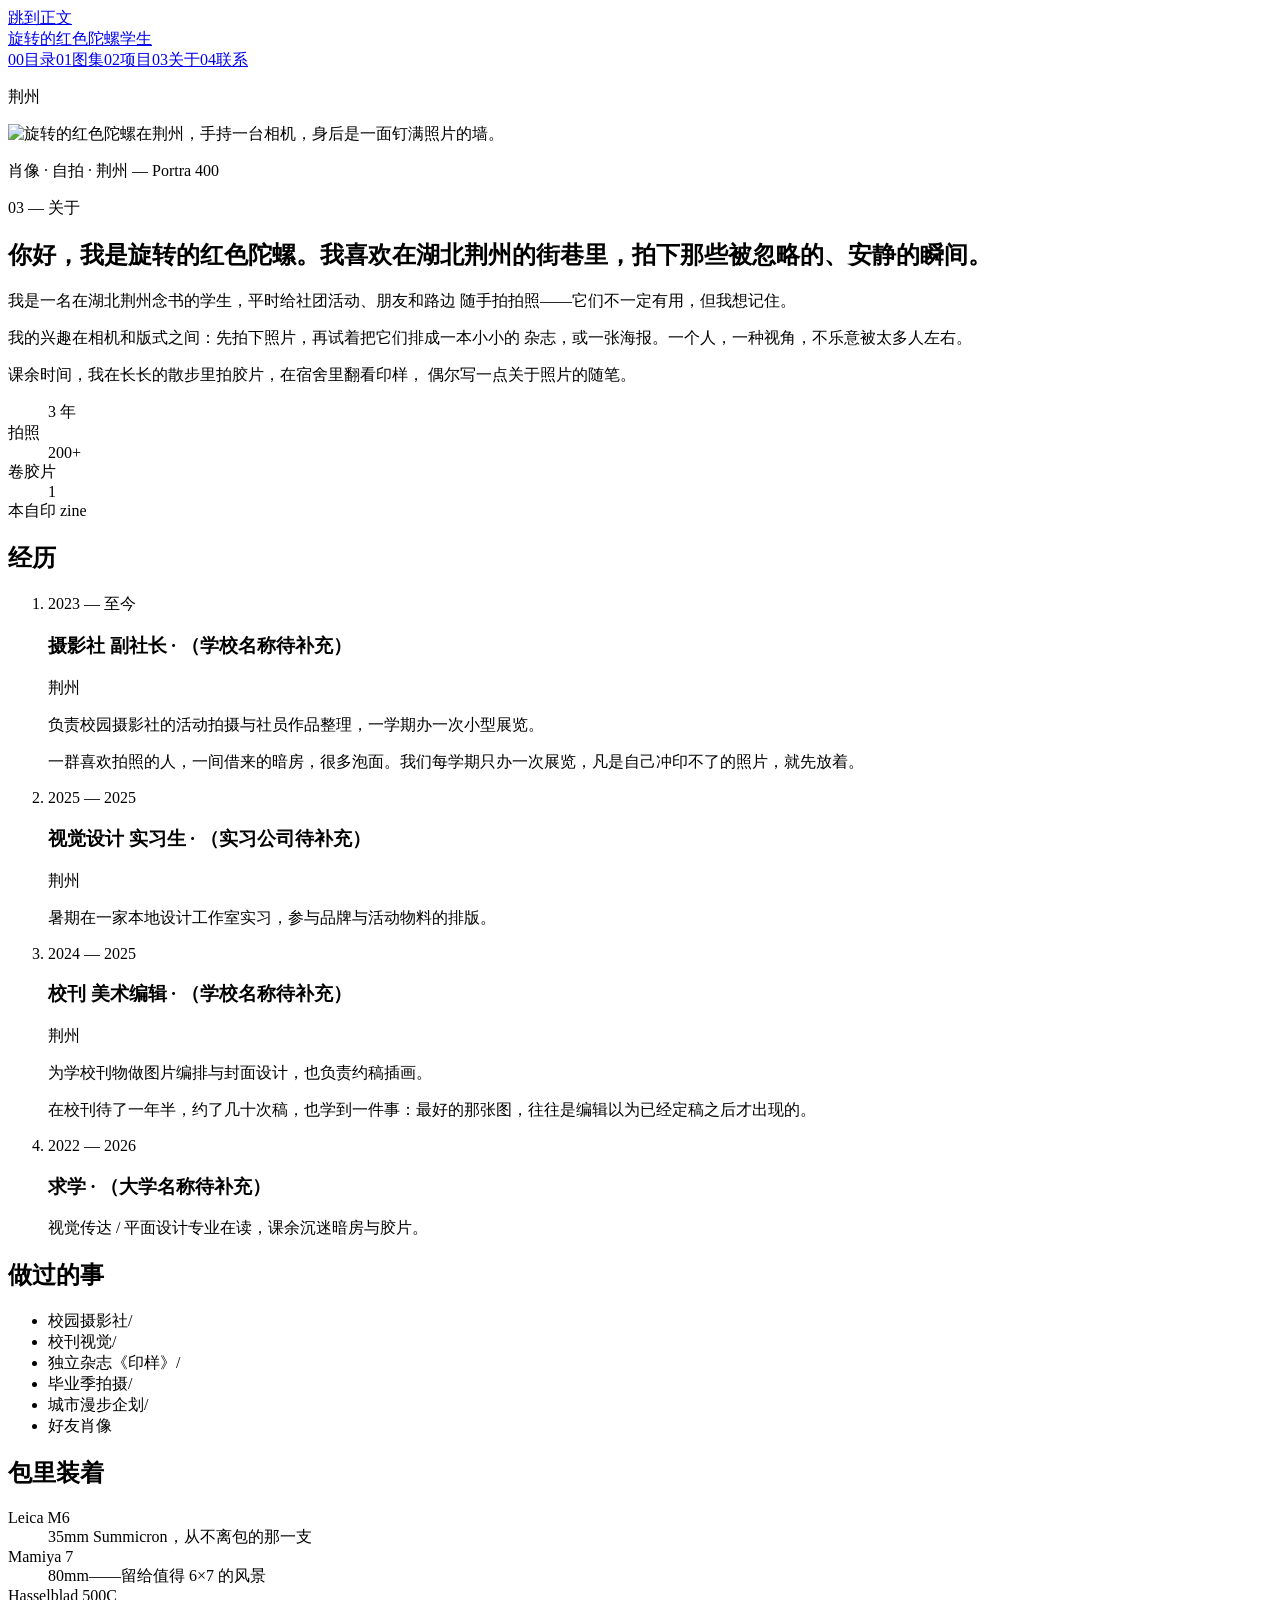
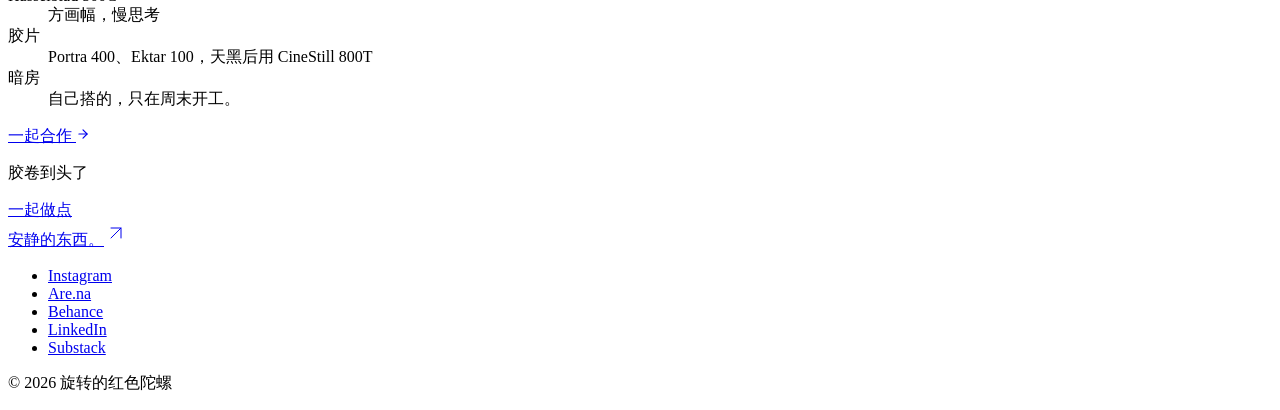
==== about/index.html @ 7955f136 "add about/index.html" ====
<!DOCTYPE html><html lang="zh-CN"><head><meta charSet="utf-8"/><meta name="viewport" content="width=device-width, initial-scale=1"/><link rel="preload" as="image" href="/img/portrait.jpg" imageSizes="(min-width: 1024px) 38vw, 92vw" fetchPriority="high"/><link rel="stylesheet" href="https://fonts.googleapis.com/css2?family=Baloo+2:wght@400..700&amp;family=Nunito:wght@400..700&amp;family=ZCOOL+KuaiLe&amp;family=Noto+Sans+SC:wght@400..700&amp;family=DM+Mono:wght@400;500&amp;display=swap" data-precedence="default"/><link rel="stylesheet" href="/assets/index-D5FNRc_W.css" data-precedence="default"/><title>关于 | 旋转的红色陀螺</title><meta property="og:type" content="website"/><meta name="twitter:card" content="summary_large_image"/><meta name="theme-color" content="#e0f0ff"/><meta name="description" content="旋转的红色陀螺——常驻湖北荆州的一名学生。作品、在校经历与日常。"/><meta property="og:title" content="关于 | 旋转的红色陀螺"/><meta property="og:description" content="旋转的红色陀螺——常驻湖北荆州的一名学生。作品、在校经历与日常。"/><link rel="modulepreload" href="/assets/index-CX7kcHYN.js" fetchPriority="low"/><link rel="modulepreload" href="/assets/about-hWchjZRY.js" fetchPriority="low"/><link rel="modulepreload" href="/assets/arrow-right-p7221cmY.js" fetchPriority="low"/><link rel="modulepreload" href="/assets/Photo-CbA8ItSw.js" fetchPriority="low"/><link rel="preconnect" href="https://fonts.googleapis.com"/><link rel="preconnect" href="https://fonts.gstatic.com" crossorigin="anonymous"/></head><body><a href="#main-content" class="sr-only focus:not-sr-only focus:fixed focus:top-3 focus:left-3 focus:z-[70] focus:bg-ink focus:text-paper focus:p-4">跳到正文</a><header class="sticky top-0 z-40 border-b border-ink/15 bg-paper/85 backdrop-blur-md"><div class="mx-auto flex max-w-[1500px] flex-wrap items-center justify-between gap-x-8 gap-y-3 px-5 py-4 md:px-10"><a class="group flex items-baseline gap-3" href="/"><span class="font-display text-2xl italic leading-none tracking-tight">旋转的红色陀螺</span><span class="label hidden text-ink-soft sm:inline">学生</span></a><nav aria-label="主导航" class="flex flex-wrap gap-x-6 gap-y-2"><a class="group label flex items-baseline gap-1.5 text-ink-soft transition-colors hover:text-ink data-[status=active]:text-ink" href="/"><span class="text-[0.6rem] text-safelight opacity-0 transition-opacity group-hover:opacity-100 group-data-[status=active]:opacity-100">00</span><span class="link-wipe pb-0.5">目录</span></a><a class="group label flex items-baseline gap-1.5 text-ink-soft transition-colors hover:text-ink data-[status=active]:text-ink" href="/gallery"><span class="text-[0.6rem] text-safelight opacity-0 transition-opacity group-hover:opacity-100 group-data-[status=active]:opacity-100">01</span><span class="link-wipe pb-0.5">图集</span></a><a class="group label flex items-baseline gap-1.5 text-ink-soft transition-colors hover:text-ink data-[status=active]:text-ink" href="/projects"><span class="text-[0.6rem] text-safelight opacity-0 transition-opacity group-hover:opacity-100 group-data-[status=active]:opacity-100">02</span><span class="link-wipe pb-0.5">项目</span></a><a class="group label flex items-baseline gap-1.5 text-ink-soft transition-colors hover:text-ink data-[status=active]:text-ink active" href="/about" data-status="active" aria-current="page"><span class="text-[0.6rem] text-safelight opacity-0 transition-opacity group-hover:opacity-100 group-data-[status=active]:opacity-100">03</span><span class="link-wipe pb-0.5">关于</span></a><a class="group label flex items-baseline gap-1.5 text-ink-soft transition-colors hover:text-ink data-[status=active]:text-ink" href="/contact"><span class="text-[0.6rem] text-safelight opacity-0 transition-opacity group-hover:opacity-100 group-data-[status=active]:opacity-100">04</span><span class="link-wipe pb-0.5">联系</span></a></nav><p class="label hidden items-center gap-2 text-ink-soft lg:flex"><span class="relative flex size-2"><span class="absolute inline-flex size-full animate-ping rounded-full bg-safelight opacity-60"></span><span class="relative inline-flex size-2 rounded-full bg-safelight"></span></span>荆州 </p></div></header><main id="main-content" tabindex="-1"><!--$--><div class="mx-auto max-w-[1500px] px-5 pt-14 md:px-10 lg:pt-20"><section class="grid gap-14 lg:grid-cols-12"><div class="lg:col-span-5"><div class="relative animate-rise"><div aria-hidden="true" class="absolute inset-0 translate-x-4 translate-y-4 bg-safelight md:translate-x-6 md:translate-y-6"></div><img src="/img/portrait.jpg" sizes="(min-width: 1024px) 38vw, 92vw" alt="旋转的红色陀螺在荆州，手持一台相机，身后是一面钉满照片的墙。" loading="eager" fetchPriority="high" decoding="async" width="928" height="1152" class="relative block h-auto w-full animate-develop"/></div><p class="label mt-10 text-ink-soft">肖像 · 自拍 · 荆州 — Portra 400</p></div><div class="lg:col-span-6 lg:col-start-7 lg:pt-6"><p class="label animate-rise text-ink-soft">03 — 关于</p><h1 class="mt-6 animate-rise font-display text-[clamp(3rem,6.4vw,6.2rem)] leading-[1.1] tracking-[-0.02em] [animation-delay:120ms]">你好，我是<!-- -->旋转的红色陀螺<!-- -->。我喜欢在<!-- -->湖北荆州<!-- -->的街巷里，<span class="italic text-safelight">拍下那些被忽略的、安静的瞬间。</span></h1><div class="mt-10 max-w-xl animate-rise space-y-5 text-lg leading-relaxed text-ink-soft [animation-delay:240ms]"><p>我是一名在<!-- -->湖北荆州<!-- -->念书的学生，平时给社团活动、朋友和路边 随手拍拍照——它们不一定有用，但我想记住。</p><p>我的兴趣在相机和版式之间：先拍下照片，再试着把它们排成一本小小的 杂志，或一张海报。一个人，一种视角，不乐意被太多人左右。</p><p>课余时间，我在长长的散步里拍胶片，在宿舍里翻看印样， 偶尔写一点关于照片的随笔。</p></div><dl class="mt-12 grid max-w-xl grid-cols-3 border-t border-ink pt-6"><div><dd class="font-display text-5xl md:text-6xl">3 年</dd><dt class="label mt-1 text-ink-soft">拍照</dt></div><div><dd class="font-display text-5xl md:text-6xl">200+</dd><dt class="label mt-1 text-ink-soft">卷胶片</dt></div><div><dd class="font-display text-5xl md:text-6xl">1</dd><dt class="label mt-1 text-ink-soft">本自印 zine</dt></div></dl></div></section><section aria-labelledby="experience" class="mt-36 grid gap-10 lg:grid-cols-12"><h2 id="experience" class="font-display text-5xl tracking-tight lg:col-span-4 md:text-6xl">经历</h2><ol class="lg:col-span-8"><li class="grid gap-3 border-t border-ink/20 py-8 md:grid-cols-[9rem_1fr]"><p class="label pt-1.5 text-safelight">2023<!-- --> — <!-- -->至今</p><div><h3 class="font-display text-3xl leading-tight">摄影社 副社长<span class="italic text-ink-soft"> · <!-- -->（学校名称待补充）</span></h3><p class="label mt-2 text-ink-soft">荆州</p><p class="mt-3 max-w-2xl leading-relaxed text-ink-soft">负责校园摄影社的活动拍摄与社员作品整理，一学期办一次小型展览。</p><div class="prose mt-3 max-w-2xl prose-p:text-ink-soft"><p>一群喜欢拍照的人，一间借来的暗房，很多泡面。我们每学期只办一次展览，凡是自己冲印不了的照片，就先放着。</p>
</div></div></li><li class="grid gap-3 border-t border-ink/20 py-8 md:grid-cols-[9rem_1fr]"><p class="label pt-1.5 text-safelight">2025<!-- --> — <!-- -->2025</p><div><h3 class="font-display text-3xl leading-tight">视觉设计 实习生<span class="italic text-ink-soft"> · <!-- -->（实习公司待补充）</span></h3><p class="label mt-2 text-ink-soft">荆州</p><p class="mt-3 max-w-2xl leading-relaxed text-ink-soft">暑期在一家本地设计工作室实习，参与品牌与活动物料的排版。</p></div></li><li class="grid gap-3 border-t border-ink/20 py-8 md:grid-cols-[9rem_1fr]"><p class="label pt-1.5 text-safelight">2024<!-- --> — <!-- -->2025</p><div><h3 class="font-display text-3xl leading-tight">校刊 美术编辑<span class="italic text-ink-soft"> · <!-- -->（学校名称待补充）</span></h3><p class="label mt-2 text-ink-soft">荆州</p><p class="mt-3 max-w-2xl leading-relaxed text-ink-soft">为学校刊物做图片编排与封面设计，也负责约稿插画。</p><div class="prose mt-3 max-w-2xl prose-p:text-ink-soft"><p>在校刊待了一年半，约了几十次稿，也学到一件事：最好的那张图，往往是编辑以为已经定稿之后才出现的。</p>
</div></div></li><li class="grid gap-3 border-t border-ink/20 py-8 md:grid-cols-[9rem_1fr]"><p class="label pt-1.5 text-safelight">2022<!-- --> — <!-- -->2026</p><div><h3 class="font-display text-3xl leading-tight">求学<span class="italic text-ink-soft"> · <!-- -->（大学名称待补充）</span></h3><p class="mt-3 max-w-2xl leading-relaxed text-ink-soft">视觉传达 / 平面设计专业在读，课余沉迷暗房与胶片。</p></div></li></ol></section><section class="mt-28 grid gap-16 lg:grid-cols-12"><div class="lg:col-span-7"><h2 class="label text-ink-soft">做过的事</h2><ul class="mt-6 font-display text-[clamp(2rem,4vw,3.6rem)] leading-[1.08] tracking-tight"><li class="inline"><span class="transition-colors hover:text-safelight hover:italic">校园摄影社</span><span aria-hidden="true" class="mx-3 text-safelight">/</span></li><li class="inline"><span class="transition-colors hover:text-safelight hover:italic">校刊视觉</span><span aria-hidden="true" class="mx-3 text-safelight">/</span></li><li class="inline"><span class="transition-colors hover:text-safelight hover:italic">独立杂志《印样》</span><span aria-hidden="true" class="mx-3 text-safelight">/</span></li><li class="inline"><span class="transition-colors hover:text-safelight hover:italic">毕业季拍摄</span><span aria-hidden="true" class="mx-3 text-safelight">/</span></li><li class="inline"><span class="transition-colors hover:text-safelight hover:italic">城市漫步企划</span><span aria-hidden="true" class="mx-3 text-safelight">/</span></li><li class="inline"><span class="transition-colors hover:text-safelight hover:italic">好友肖像</span></li></ul></div><div class="lg:col-span-4 lg:col-start-9"><h2 class="label text-ink-soft">包里装着</h2><dl class="mt-6"><div class="border-t border-ink/20 py-4"><dt class="font-semibold">Leica M6</dt><dd class="mt-1 text-ink-soft">35mm Summicron，从不离包的那一支</dd></div><div class="border-t border-ink/20 py-4"><dt class="font-semibold">Mamiya 7</dt><dd class="mt-1 text-ink-soft">80mm——留给值得 6×7 的风景</dd></div><div class="border-t border-ink/20 py-4"><dt class="font-semibold">Hasselblad 500C</dt><dd class="mt-1 text-ink-soft">方画幅，慢思考</dd></div><div class="border-t border-ink/20 py-4"><dt class="font-semibold">胶片</dt><dd class="mt-1 text-ink-soft">Portra 400、Ektar 100，天黑后用 CineStill 800T</dd></div><div class="border-t border-ink/20 py-4"><dt class="font-semibold">暗房</dt><dd class="mt-1 text-ink-soft">自己搭的，只在周末开工。</dd></div></dl><a class="contact-button mt-8" href="/contact">一起合作 <svg xmlns="http://www.w3.org/2000/svg" width="14" height="14" viewBox="0 0 24 24" fill="none" stroke="currentColor" stroke-width="2" stroke-linecap="round" stroke-linejoin="round" class="lucide lucide-arrow-right" aria-hidden="true"><path d="M5 12h14"></path><path d="m12 5 7 7-7 7"></path></svg></a></div></section></div><script>(function(a,f){let l;try{l=JSON.parse(sessionStorage.getItem(a)||"{}")}catch{return}const n=l?.[f||history.state?.__TSR_key];let c=!1;for(const t in n){const e=n[t],o=e?.scrollX,s=e?.scrollY;if(Number.isFinite(o)&&Number.isFinite(s)){if(t==="window")scrollTo(o,s),c=!0;else if(t)try{const r=document.querySelector(t);r&&(r.scrollLeft=o,r.scrollTop=s)}catch{}}}if(c)return;const i=location.hash.slice(1);if(i){const t=history.state?.__hashScrollIntoViewOptions??!0;if(t){const e=document.getElementById(i);e&&e.scrollIntoView(t)}return}scrollTo(0,0)})("tsr-scroll-restoration-v1_3");document.currentScript.remove()</script><!--/$--></main><footer class="mt-32 bg-ink text-paper"><div class="mx-auto max-w-[1500px] px-5 pt-20 pb-10 md:px-10"><p class="label text-paper/50">胶卷到头了</p><a class="group mt-6 block font-display text-[clamp(3.5rem,11vw,10rem)] leading-[0.85] tracking-tight" href="/contact">一起做点<br/><span class="italic text-safelight transition-colors group-hover:text-paper">安静的东西。</span><svg xmlns="http://www.w3.org/2000/svg" width="24" height="24" viewBox="0 0 24 24" fill="none" stroke="currentColor" stroke-width="1" stroke-linecap="round" stroke-linejoin="round" class="lucide lucide-arrow-up-right ml-4 inline size-[0.5em] align-baseline transition-transform duration-500 group-hover:translate-x-2 group-hover:-translate-y-2" aria-hidden="true"><path d="M7 7h10v10"></path><path d="M7 17 17 7"></path></svg></a><div class="mt-20 grid gap-10 border-t border-paper/20 pt-8 md:grid-cols-[1fr_auto]"><ul class="flex flex-wrap gap-x-8 gap-y-3"><li><a href="https://instagram.com/juno.ashby" target="_blank" rel="noopener noreferrer" class="label link-wipe text-paper/70 hover:text-paper">Instagram</a></li><li><a href="https://are.na/juno-ashby" target="_blank" rel="noopener noreferrer" class="label link-wipe text-paper/70 hover:text-paper">Are.na</a></li><li><a href="https://behance.net/junoashby" target="_blank" rel="noopener noreferrer" class="label link-wipe text-paper/70 hover:text-paper">Behance</a></li><li><a href="https://linkedin.com/in/junoashby" target="_blank" rel="noopener noreferrer" class="label link-wipe text-paper/70 hover:text-paper">LinkedIn</a></li><li><a href="https://junoashby.substack.com" target="_blank" rel="noopener noreferrer" class="label link-wipe text-paper/70 hover:text-paper">Substack</a></li></ul><p class="label text-paper/50">© <!-- -->2026<!-- --> <!-- -->旋转的红色陀螺</p></div></div></footer><script data-tsr-stream-part="">(self.$R=self.$R||{})["tsr"]=[];self.$_TSR={h(){this.hydrated=!0,this.c()},e(){this.streamEnded=!0,this.c()},c(){this.hydrated&&this.streamEnded&&(delete self.$_TSR,delete self.$R.tsr)},p(e){this.initialized?e():this.buffer.push(e)},buffer:[]};$_TSR.router=($R=>$R[0]={manifest:$R[1]={routes:$R[2]={__root__:$R[3]={preloads:$R[4]=["/assets/index-CX7kcHYN.js"],scripts:$R[5]=[$R[6]={attrs:$R[7]={type:"module",async:!0,src:"/assets/index-CX7kcHYN.js"}}],css:$R[8]=["/assets/index-D5FNRc_W.css"]},"/about":$R[9]={preloads:$R[10]=["/assets/about-hWchjZRY.js","/assets/arrow-right-p7221cmY.js","/assets/Photo-CbA8ItSw.js"]}}},matches:$R[11]=[$R[12]={i:"__root__#",u:1793782574881,s:"success",ssr:!0},$R[13]={i:"#about#about",u:1793782574881,s:"success",ssr:!0}]})($R["tsr"]);$_TSR.e();{let s=document.currentScript,p;while((p=s.previousElementSibling)&&p.hasAttribute('data-tsr-stream-part'))p.remove();s.remove()}</script><script type="module" async="" src="/assets/index-CX7kcHYN.js"></script><script>document.currentScript.remove();/*$tsr-stream-boundary*/</script></body></html>
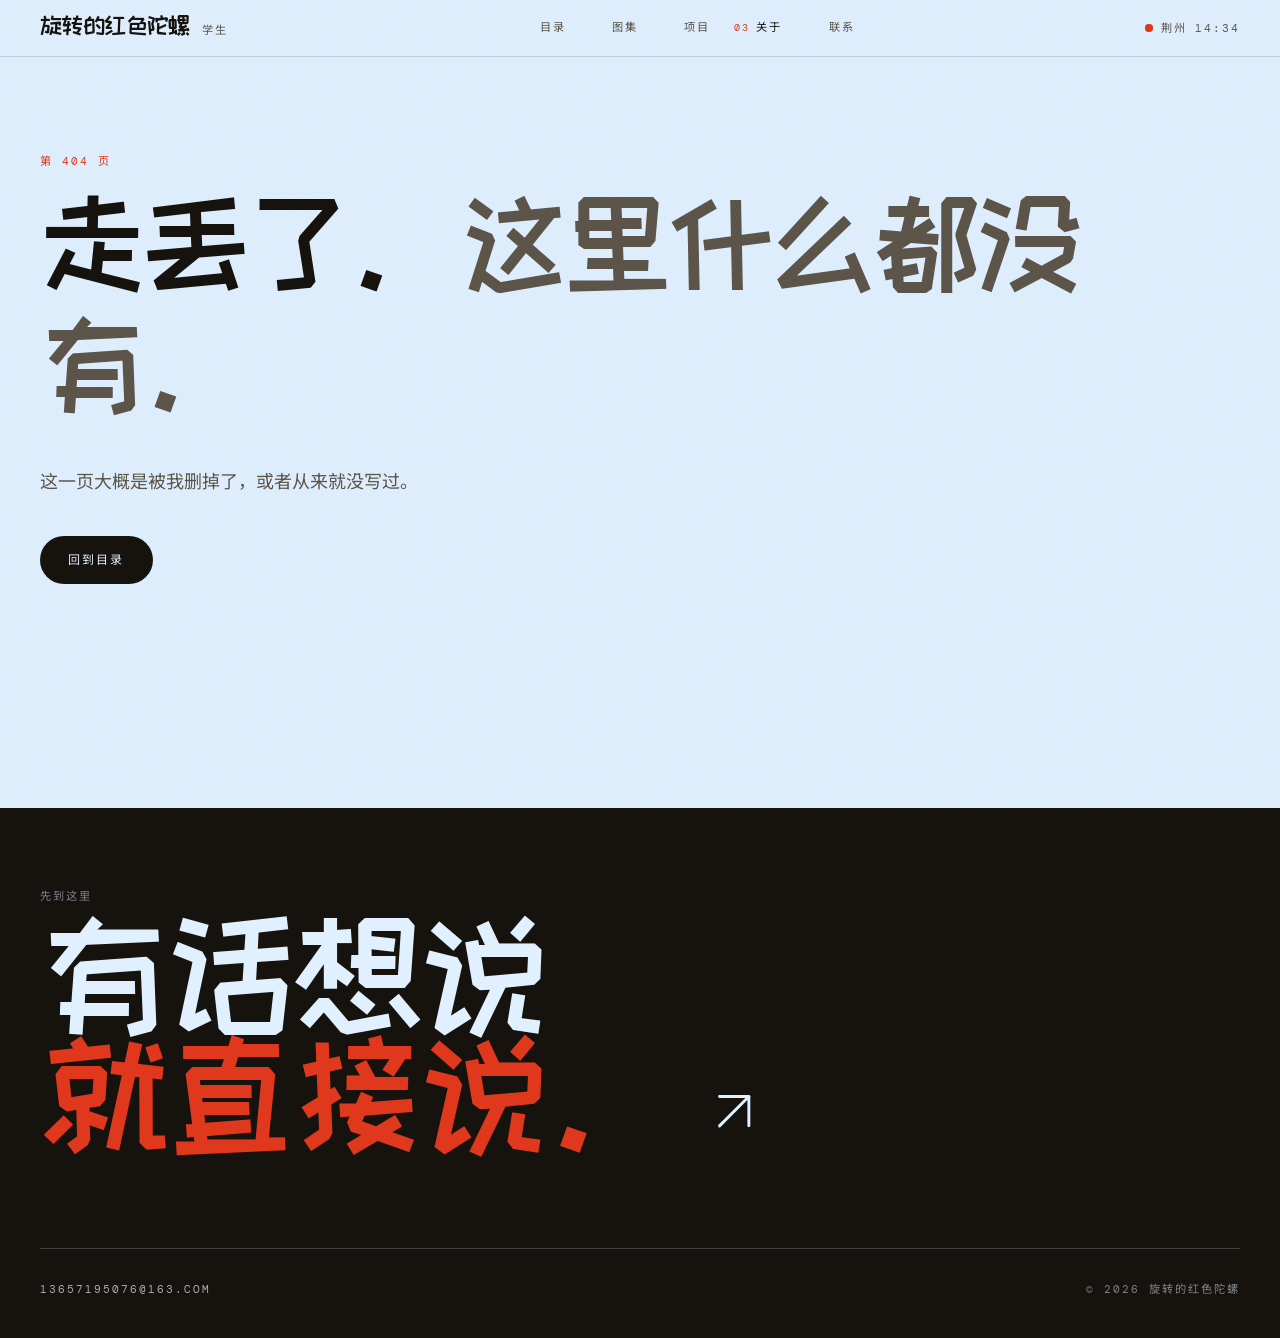
==== commit f06c6522: "deploy: 去摄影化 + 首页右侧人物插画" ====
--- a/about/index.html
+++ b/about/index.html
@@ -1,3 +1,3 @@
-<!DOCTYPE html><html lang="zh-CN"><head><meta charSet="utf-8"/><meta name="viewport" content="width=device-width, initial-scale=1"/><link rel="preload" as="image" href="/img/portrait.jpg" imageSizes="(min-width: 1024px) 38vw, 92vw" fetchPriority="high"/><link rel="stylesheet" href="https://fonts.googleapis.com/css2?family=Baloo+2:wght@400..700&amp;family=Nunito:wght@400..700&amp;family=ZCOOL+KuaiLe&amp;family=Noto+Sans+SC:wght@400..700&amp;family=DM+Mono:wght@400;500&amp;display=swap" data-precedence="default"/><link rel="stylesheet" href="/assets/index-D5FNRc_W.css" data-precedence="default"/><title>关于 | 旋转的红色陀螺</title><meta property="og:type" content="website"/><meta name="twitter:card" content="summary_large_image"/><meta name="theme-color" content="#e0f0ff"/><meta name="description" content="旋转的红色陀螺——常驻湖北荆州的一名学生。作品、在校经历与日常。"/><meta property="og:title" content="关于 | 旋转的红色陀螺"/><meta property="og:description" content="旋转的红色陀螺——常驻湖北荆州的一名学生。作品、在校经历与日常。"/><link rel="modulepreload" href="/assets/index-CX7kcHYN.js" fetchPriority="low"/><link rel="modulepreload" href="/assets/about-hWchjZRY.js" fetchPriority="low"/><link rel="modulepreload" href="/assets/arrow-right-p7221cmY.js" fetchPriority="low"/><link rel="modulepreload" href="/assets/Photo-CbA8ItSw.js" fetchPriority="low"/><link rel="preconnect" href="https://fonts.googleapis.com"/><link rel="preconnect" href="https://fonts.gstatic.com" crossorigin="anonymous"/></head><body><a href="#main-content" class="sr-only focus:not-sr-only focus:fixed focus:top-3 focus:left-3 focus:z-[70] focus:bg-ink focus:text-paper focus:p-4">跳到正文</a><header class="sticky top-0 z-40 border-b border-ink/15 bg-paper/85 backdrop-blur-md"><div class="mx-auto flex max-w-[1500px] flex-wrap items-center justify-between gap-x-8 gap-y-3 px-5 py-4 md:px-10"><a class="group flex items-baseline gap-3" href="/"><span class="font-display text-2xl italic leading-none tracking-tight">旋转的红色陀螺</span><span class="label hidden text-ink-soft sm:inline">学生</span></a><nav aria-label="主导航" class="flex flex-wrap gap-x-6 gap-y-2"><a class="group label flex items-baseline gap-1.5 text-ink-soft transition-colors hover:text-ink data-[status=active]:text-ink" href="/"><span class="text-[0.6rem] text-safelight opacity-0 transition-opacity group-hover:opacity-100 group-data-[status=active]:opacity-100">00</span><span class="link-wipe pb-0.5">目录</span></a><a class="group label flex items-baseline gap-1.5 text-ink-soft transition-colors hover:text-ink data-[status=active]:text-ink" href="/gallery"><span class="text-[0.6rem] text-safelight opacity-0 transition-opacity group-hover:opacity-100 group-data-[status=active]:opacity-100">01</span><span class="link-wipe pb-0.5">图集</span></a><a class="group label flex items-baseline gap-1.5 text-ink-soft transition-colors hover:text-ink data-[status=active]:text-ink" href="/projects"><span class="text-[0.6rem] text-safelight opacity-0 transition-opacity group-hover:opacity-100 group-data-[status=active]:opacity-100">02</span><span class="link-wipe pb-0.5">项目</span></a><a class="group label flex items-baseline gap-1.5 text-ink-soft transition-colors hover:text-ink data-[status=active]:text-ink active" href="/about" data-status="active" aria-current="page"><span class="text-[0.6rem] text-safelight opacity-0 transition-opacity group-hover:opacity-100 group-data-[status=active]:opacity-100">03</span><span class="link-wipe pb-0.5">关于</span></a><a class="group label flex items-baseline gap-1.5 text-ink-soft transition-colors hover:text-ink data-[status=active]:text-ink" href="/contact"><span class="text-[0.6rem] text-safelight opacity-0 transition-opacity group-hover:opacity-100 group-data-[status=active]:opacity-100">04</span><span class="link-wipe pb-0.5">联系</span></a></nav><p class="label hidden items-center gap-2 text-ink-soft lg:flex"><span class="relative flex size-2"><span class="absolute inline-flex size-full animate-ping rounded-full bg-safelight opacity-60"></span><span class="relative inline-flex size-2 rounded-full bg-safelight"></span></span>荆州 </p></div></header><main id="main-content" tabindex="-1"><!--$--><div class="mx-auto max-w-[1500px] px-5 pt-14 md:px-10 lg:pt-20"><section class="grid gap-14 lg:grid-cols-12"><div class="lg:col-span-5"><div class="relative animate-rise"><div aria-hidden="true" class="absolute inset-0 translate-x-4 translate-y-4 bg-safelight md:translate-x-6 md:translate-y-6"></div><img src="/img/portrait.jpg" sizes="(min-width: 1024px) 38vw, 92vw" alt="旋转的红色陀螺在荆州，手持一台相机，身后是一面钉满照片的墙。" loading="eager" fetchPriority="high" decoding="async" width="928" height="1152" class="relative block h-auto w-full animate-develop"/></div><p class="label mt-10 text-ink-soft">肖像 · 自拍 · 荆州 — Portra 400</p></div><div class="lg:col-span-6 lg:col-start-7 lg:pt-6"><p class="label animate-rise text-ink-soft">03 — 关于</p><h1 class="mt-6 animate-rise font-display text-[clamp(3rem,6.4vw,6.2rem)] leading-[1.1] tracking-[-0.02em] [animation-delay:120ms]">你好，我是<!-- -->旋转的红色陀螺<!-- -->。我喜欢在<!-- -->湖北荆州<!-- -->的街巷里，<span class="italic text-safelight">拍下那些被忽略的、安静的瞬间。</span></h1><div class="mt-10 max-w-xl animate-rise space-y-5 text-lg leading-relaxed text-ink-soft [animation-delay:240ms]"><p>我是一名在<!-- -->湖北荆州<!-- -->念书的学生，平时给社团活动、朋友和路边 随手拍拍照——它们不一定有用，但我想记住。</p><p>我的兴趣在相机和版式之间：先拍下照片，再试着把它们排成一本小小的 杂志，或一张海报。一个人，一种视角，不乐意被太多人左右。</p><p>课余时间，我在长长的散步里拍胶片，在宿舍里翻看印样， 偶尔写一点关于照片的随笔。</p></div><dl class="mt-12 grid max-w-xl grid-cols-3 border-t border-ink pt-6"><div><dd class="font-display text-5xl md:text-6xl">3 年</dd><dt class="label mt-1 text-ink-soft">拍照</dt></div><div><dd class="font-display text-5xl md:text-6xl">200+</dd><dt class="label mt-1 text-ink-soft">卷胶片</dt></div><div><dd class="font-display text-5xl md:text-6xl">1</dd><dt class="label mt-1 text-ink-soft">本自印 zine</dt></div></dl></div></section><section aria-labelledby="experience" class="mt-36 grid gap-10 lg:grid-cols-12"><h2 id="experience" class="font-display text-5xl tracking-tight lg:col-span-4 md:text-6xl">经历</h2><ol class="lg:col-span-8"><li class="grid gap-3 border-t border-ink/20 py-8 md:grid-cols-[9rem_1fr]"><p class="label pt-1.5 text-safelight">2023<!-- --> — <!-- -->至今</p><div><h3 class="font-display text-3xl leading-tight">摄影社 副社长<span class="italic text-ink-soft"> · <!-- -->（学校名称待补充）</span></h3><p class="label mt-2 text-ink-soft">荆州</p><p class="mt-3 max-w-2xl leading-relaxed text-ink-soft">负责校园摄影社的活动拍摄与社员作品整理，一学期办一次小型展览。</p><div class="prose mt-3 max-w-2xl prose-p:text-ink-soft"><p>一群喜欢拍照的人，一间借来的暗房，很多泡面。我们每学期只办一次展览，凡是自己冲印不了的照片，就先放着。</p>
-</div></div></li><li class="grid gap-3 border-t border-ink/20 py-8 md:grid-cols-[9rem_1fr]"><p class="label pt-1.5 text-safelight">2025<!-- --> — <!-- -->2025</p><div><h3 class="font-display text-3xl leading-tight">视觉设计 实习生<span class="italic text-ink-soft"> · <!-- -->（实习公司待补充）</span></h3><p class="label mt-2 text-ink-soft">荆州</p><p class="mt-3 max-w-2xl leading-relaxed text-ink-soft">暑期在一家本地设计工作室实习，参与品牌与活动物料的排版。</p></div></li><li class="grid gap-3 border-t border-ink/20 py-8 md:grid-cols-[9rem_1fr]"><p class="label pt-1.5 text-safelight">2024<!-- --> — <!-- -->2025</p><div><h3 class="font-display text-3xl leading-tight">校刊 美术编辑<span class="italic text-ink-soft"> · <!-- -->（学校名称待补充）</span></h3><p class="label mt-2 text-ink-soft">荆州</p><p class="mt-3 max-w-2xl leading-relaxed text-ink-soft">为学校刊物做图片编排与封面设计，也负责约稿插画。</p><div class="prose mt-3 max-w-2xl prose-p:text-ink-soft"><p>在校刊待了一年半，约了几十次稿，也学到一件事：最好的那张图，往往是编辑以为已经定稿之后才出现的。</p>
-</div></div></li><li class="grid gap-3 border-t border-ink/20 py-8 md:grid-cols-[9rem_1fr]"><p class="label pt-1.5 text-safelight">2022<!-- --> — <!-- -->2026</p><div><h3 class="font-display text-3xl leading-tight">求学<span class="italic text-ink-soft"> · <!-- -->（大学名称待补充）</span></h3><p class="mt-3 max-w-2xl leading-relaxed text-ink-soft">视觉传达 / 平面设计专业在读，课余沉迷暗房与胶片。</p></div></li></ol></section><section class="mt-28 grid gap-16 lg:grid-cols-12"><div class="lg:col-span-7"><h2 class="label text-ink-soft">做过的事</h2><ul class="mt-6 font-display text-[clamp(2rem,4vw,3.6rem)] leading-[1.08] tracking-tight"><li class="inline"><span class="transition-colors hover:text-safelight hover:italic">校园摄影社</span><span aria-hidden="true" class="mx-3 text-safelight">/</span></li><li class="inline"><span class="transition-colors hover:text-safelight hover:italic">校刊视觉</span><span aria-hidden="true" class="mx-3 text-safelight">/</span></li><li class="inline"><span class="transition-colors hover:text-safelight hover:italic">独立杂志《印样》</span><span aria-hidden="true" class="mx-3 text-safelight">/</span></li><li class="inline"><span class="transition-colors hover:text-safelight hover:italic">毕业季拍摄</span><span aria-hidden="true" class="mx-3 text-safelight">/</span></li><li class="inline"><span class="transition-colors hover:text-safelight hover:italic">城市漫步企划</span><span aria-hidden="true" class="mx-3 text-safelight">/</span></li><li class="inline"><span class="transition-colors hover:text-safelight hover:italic">好友肖像</span></li></ul></div><div class="lg:col-span-4 lg:col-start-9"><h2 class="label text-ink-soft">包里装着</h2><dl class="mt-6"><div class="border-t border-ink/20 py-4"><dt class="font-semibold">Leica M6</dt><dd class="mt-1 text-ink-soft">35mm Summicron，从不离包的那一支</dd></div><div class="border-t border-ink/20 py-4"><dt class="font-semibold">Mamiya 7</dt><dd class="mt-1 text-ink-soft">80mm——留给值得 6×7 的风景</dd></div><div class="border-t border-ink/20 py-4"><dt class="font-semibold">Hasselblad 500C</dt><dd class="mt-1 text-ink-soft">方画幅，慢思考</dd></div><div class="border-t border-ink/20 py-4"><dt class="font-semibold">胶片</dt><dd class="mt-1 text-ink-soft">Portra 400、Ektar 100，天黑后用 CineStill 800T</dd></div><div class="border-t border-ink/20 py-4"><dt class="font-semibold">暗房</dt><dd class="mt-1 text-ink-soft">自己搭的，只在周末开工。</dd></div></dl><a class="contact-button mt-8" href="/contact">一起合作 <svg xmlns="http://www.w3.org/2000/svg" width="14" height="14" viewBox="0 0 24 24" fill="none" stroke="currentColor" stroke-width="2" stroke-linecap="round" stroke-linejoin="round" class="lucide lucide-arrow-right" aria-hidden="true"><path d="M5 12h14"></path><path d="m12 5 7 7-7 7"></path></svg></a></div></section></div><script>(function(a,f){let l;try{l=JSON.parse(sessionStorage.getItem(a)||"{}")}catch{return}const n=l?.[f||history.state?.__TSR_key];let c=!1;for(const t in n){const e=n[t],o=e?.scrollX,s=e?.scrollY;if(Number.isFinite(o)&&Number.isFinite(s)){if(t==="window")scrollTo(o,s),c=!0;else if(t)try{const r=document.querySelector(t);r&&(r.scrollLeft=o,r.scrollTop=s)}catch{}}}if(c)return;const i=location.hash.slice(1);if(i){const t=history.state?.__hashScrollIntoViewOptions??!0;if(t){const e=document.getElementById(i);e&&e.scrollIntoView(t)}return}scrollTo(0,0)})("tsr-scroll-restoration-v1_3");document.currentScript.remove()</script><!--/$--></main><footer class="mt-32 bg-ink text-paper"><div class="mx-auto max-w-[1500px] px-5 pt-20 pb-10 md:px-10"><p class="label text-paper/50">胶卷到头了</p><a class="group mt-6 block font-display text-[clamp(3.5rem,11vw,10rem)] leading-[0.85] tracking-tight" href="/contact">一起做点<br/><span class="italic text-safelight transition-colors group-hover:text-paper">安静的东西。</span><svg xmlns="http://www.w3.org/2000/svg" width="24" height="24" viewBox="0 0 24 24" fill="none" stroke="currentColor" stroke-width="1" stroke-linecap="round" stroke-linejoin="round" class="lucide lucide-arrow-up-right ml-4 inline size-[0.5em] align-baseline transition-transform duration-500 group-hover:translate-x-2 group-hover:-translate-y-2" aria-hidden="true"><path d="M7 7h10v10"></path><path d="M7 17 17 7"></path></svg></a><div class="mt-20 grid gap-10 border-t border-paper/20 pt-8 md:grid-cols-[1fr_auto]"><ul class="flex flex-wrap gap-x-8 gap-y-3"><li><a href="https://instagram.com/juno.ashby" target="_blank" rel="noopener noreferrer" class="label link-wipe text-paper/70 hover:text-paper">Instagram</a></li><li><a href="https://are.na/juno-ashby" target="_blank" rel="noopener noreferrer" class="label link-wipe text-paper/70 hover:text-paper">Are.na</a></li><li><a href="https://behance.net/junoashby" target="_blank" rel="noopener noreferrer" class="label link-wipe text-paper/70 hover:text-paper">Behance</a></li><li><a href="https://linkedin.com/in/junoashby" target="_blank" rel="noopener noreferrer" class="label link-wipe text-paper/70 hover:text-paper">LinkedIn</a></li><li><a href="https://junoashby.substack.com" target="_blank" rel="noopener noreferrer" class="label link-wipe text-paper/70 hover:text-paper">Substack</a></li></ul><p class="label text-paper/50">© <!-- -->2026<!-- --> <!-- -->旋转的红色陀螺</p></div></div></footer><script data-tsr-stream-part="">(self.$R=self.$R||{})["tsr"]=[];self.$_TSR={h(){this.hydrated=!0,this.c()},e(){this.streamEnded=!0,this.c()},c(){this.hydrated&&this.streamEnded&&(delete self.$_TSR,delete self.$R.tsr)},p(e){this.initialized?e():this.buffer.push(e)},buffer:[]};$_TSR.router=($R=>$R[0]={manifest:$R[1]={routes:$R[2]={__root__:$R[3]={preloads:$R[4]=["/assets/index-CX7kcHYN.js"],scripts:$R[5]=[$R[6]={attrs:$R[7]={type:"module",async:!0,src:"/assets/index-CX7kcHYN.js"}}],css:$R[8]=["/assets/index-D5FNRc_W.css"]},"/about":$R[9]={preloads:$R[10]=["/assets/about-hWchjZRY.js","/assets/arrow-right-p7221cmY.js","/assets/Photo-CbA8ItSw.js"]}}},matches:$R[11]=[$R[12]={i:"__root__#",u:1793782574881,s:"success",ssr:!0},$R[13]={i:"#about#about",u:1793782574881,s:"success",ssr:!0}]})($R["tsr"]);$_TSR.e();{let s=document.currentScript,p;while((p=s.previousElementSibling)&&p.hasAttribute('data-tsr-stream-part'))p.remove();s.remove()}</script><script type="module" async="" src="/assets/index-CX7kcHYN.js"></script><script>document.currentScript.remove();/*$tsr-stream-boundary*/</script></body></html>+<!DOCTYPE html><html lang="zh-CN"><head><meta charSet="utf-8"/><meta name="viewport" content="width=device-width, initial-scale=1"/><link rel="stylesheet" href="https://fonts.googleapis.com/css2?family=Baloo+2:wght@400..700&amp;family=Nunito:wght@400..700&amp;family=ZCOOL+KuaiLe&amp;family=Noto+Sans+SC:wght@400..700&amp;family=DM+Mono:wght@400;500&amp;display=swap" data-precedence="default"/><link rel="stylesheet" href="/assets/index-COQEdHbi.css" data-precedence="default"/><title>关于 | 旋转的红色陀螺</title><meta property="og:type" content="website"/><meta name="twitter:card" content="summary_large_image"/><meta name="theme-color" content="#e0f0ff"/><meta name="description" content="旋转的红色陀螺——常驻湖北荆州的一名学生。做过的事、经历与日常。"/><meta property="og:title" content="关于 | 旋转的红色陀螺"/><meta property="og:description" content="旋转的红色陀螺——常驻湖北荆州的一名学生。做过的事、经历与日常。"/><link rel="modulepreload" href="/assets/index-zor9x4yq.js" fetchPriority="low"/><link rel="modulepreload" href="/assets/about-CFkZj69b.js" fetchPriority="low"/><link rel="modulepreload" href="/assets/arrow-right-Ct270shb.js" fetchPriority="low"/><link rel="preconnect" href="https://fonts.googleapis.com"/><link rel="preconnect" href="https://fonts.gstatic.com" crossorigin="anonymous"/></head><body><a href="#main-content" class="sr-only focus:not-sr-only focus:fixed focus:top-3 focus:left-3 focus:z-[70] focus:bg-ink focus:text-paper focus:p-4">跳到正文</a><header class="sticky top-0 z-40 border-b border-ink/15 bg-paper/85 backdrop-blur-md"><div class="mx-auto flex max-w-[1500px] flex-wrap items-center justify-between gap-x-8 gap-y-3 px-5 py-4 md:px-10"><a class="group flex items-baseline gap-3" href="/"><span class="font-display text-2xl italic leading-none tracking-tight">旋转的红色陀螺</span><span class="label hidden text-ink-soft sm:inline">学生</span></a><nav aria-label="主导航" class="flex flex-wrap gap-x-6 gap-y-2"><a class="group label flex items-baseline gap-1.5 text-ink-soft transition-colors hover:text-ink data-[status=active]:text-ink" href="/"><span class="text-[0.6rem] text-safelight opacity-0 transition-opacity group-hover:opacity-100 group-data-[status=active]:opacity-100">00</span><span class="link-wipe pb-0.5">目录</span></a><a class="group label flex items-baseline gap-1.5 text-ink-soft transition-colors hover:text-ink data-[status=active]:text-ink" href="/gallery"><span class="text-[0.6rem] text-safelight opacity-0 transition-opacity group-hover:opacity-100 group-data-[status=active]:opacity-100">01</span><span class="link-wipe pb-0.5">图集</span></a><a class="group label flex items-baseline gap-1.5 text-ink-soft transition-colors hover:text-ink data-[status=active]:text-ink" href="/projects"><span class="text-[0.6rem] text-safelight opacity-0 transition-opacity group-hover:opacity-100 group-data-[status=active]:opacity-100">02</span><span class="link-wipe pb-0.5">项目</span></a><a class="group label flex items-baseline gap-1.5 text-ink-soft transition-colors hover:text-ink data-[status=active]:text-ink active" href="/about" data-status="active" aria-current="page"><span class="text-[0.6rem] text-safelight opacity-0 transition-opacity group-hover:opacity-100 group-data-[status=active]:opacity-100">03</span><span class="link-wipe pb-0.5">关于</span></a><a class="group label flex items-baseline gap-1.5 text-ink-soft transition-colors hover:text-ink data-[status=active]:text-ink" href="/contact"><span class="text-[0.6rem] text-safelight opacity-0 transition-opacity group-hover:opacity-100 group-data-[status=active]:opacity-100">04</span><span class="link-wipe pb-0.5">联系</span></a></nav><p class="label hidden items-center gap-2 text-ink-soft lg:flex"><span class="relative flex size-2"><span class="absolute inline-flex size-full animate-ping rounded-full bg-safelight opacity-60"></span><span class="relative inline-flex size-2 rounded-full bg-safelight"></span></span>荆州 </p></div></header><main id="main-content" tabindex="-1"><!--$--><div class="mx-auto max-w-[1500px] px-5 pt-14 md:px-10 lg:pt-20"><section class="max-w-4xl"><p class="label animate-rise text-ink-soft">03 — 关于</p><h1 class="mt-6 animate-rise font-display text-[clamp(3rem,6.4vw,6.2rem)] leading-[1.1] tracking-[-0.02em] [animation-delay:120ms]">你好，我是<!-- -->旋转的红色陀螺<!-- -->。在<!-- -->湖北荆州<!-- -->念书，<span class="italic text-safelight">日子过得挺普通。</span></h1><div class="mt-10 max-w-2xl animate-rise space-y-5 text-lg leading-relaxed text-ink-soft [animation-delay:240ms]"><p>我是一名在<!-- -->湖北荆州<!-- -->念书的学生。没有什么特别拿得出手的成就， 也不太想为了填满一页纸去编一个出来。</p><p>平时上课、看书、在城里走来走去，偶尔帮朋友做点排版和设计。 比起事情本身，我更喜欢把它做完那一刻的感觉。</p><p>这个站点就是个随手记的地方：做过什么、在想什么，都摆在这儿。<!-- -->这里什么都没有<!-- -->，暂时是真的。</p></div></section><section aria-labelledby="experience" class="mt-32 grid gap-10 lg:grid-cols-12"><h2 id="experience" class="font-display text-5xl tracking-tight lg:col-span-4 md:text-6xl">经历</h2><ol class="lg:col-span-8"><li class="grid gap-3 border-t border-ink/20 py-8 md:grid-cols-[9rem_1fr]"><p class="label pt-1.5 text-safelight">2023 — 至今</p><div><h3 class="font-display text-3xl leading-tight">社团 负责人<span class="italic text-ink-soft"> · <!-- -->（学校名称待补充）</span></h3><p class="label mt-2 text-ink-soft">荆州</p><p class="mt-3 max-w-2xl leading-relaxed text-ink-soft">负责社团日常活动的组织与记录，一学期办一次小型活动。</p><div class="prose mt-3 max-w-2xl prose-p:text-ink-soft"><p>一群人因为同一件闲事凑到一起，一学期只正经办一次活动，剩下的时间都在凑桌子和搬东西。那些没办成的计划，后来都变成了夜里聊天的素材。</p>
+</div></div></li><li class="grid gap-3 border-t border-ink/20 py-8 md:grid-cols-[9rem_1fr]"><p class="label pt-1.5 text-safelight">2025</p><div><h3 class="font-display text-3xl leading-tight">视觉设计 实习生<span class="italic text-ink-soft"> · <!-- -->（实习公司待补充）</span></h3><p class="label mt-2 text-ink-soft">荆州</p><p class="mt-3 max-w-2xl leading-relaxed text-ink-soft">暑期在一家本地设计工作室实习，参与品牌与活动物料的排版。</p></div></li><li class="grid gap-3 border-t border-ink/20 py-8 md:grid-cols-[9rem_1fr]"><p class="label pt-1.5 text-safelight">2024 — 2025</p><div><h3 class="font-display text-3xl leading-tight">校刊 美术编辑<span class="italic text-ink-soft"> · <!-- -->（学校名称待补充）</span></h3><p class="label mt-2 text-ink-soft">荆州</p><p class="mt-3 max-w-2xl leading-relaxed text-ink-soft">为学校刊物做图片编排与封面设计，也负责约稿插画。</p><div class="prose mt-3 max-w-2xl prose-p:text-ink-soft"><p>在校刊待了一年半，约了几十次稿，也学到一件事：最好的一版，往往是编辑以为已经定稿之后才出现的。</p>
+</div></div></li><li class="grid gap-3 border-t border-ink/20 py-8 md:grid-cols-[9rem_1fr]"><p class="label pt-1.5 text-safelight">2022 — 2026</p><div><h3 class="font-display text-3xl leading-tight">求学<span class="italic text-ink-soft"> · <!-- -->（大学名称待补充）</span></h3><p class="mt-3 max-w-2xl leading-relaxed text-ink-soft">（专业待补充）在读。课上得不算认真，课外的杂事倒是一直没停。</p></div></li></ol></section><section class="mt-28 grid gap-16 lg:grid-cols-12"><div class="lg:col-span-7"><h2 class="label text-ink-soft">做过的事</h2><ul class="mt-6 font-display text-[clamp(2rem,4vw,3.6rem)] leading-[1.08] tracking-tight"><li class="inline"><span class="transition-colors hover:text-safelight hover:italic">校园刊物</span><span aria-hidden="true" class="mx-3 text-safelight">/</span></li><li class="inline"><span class="transition-colors hover:text-safelight hover:italic">社团活动</span><span aria-hidden="true" class="mx-3 text-safelight">/</span></li><li class="inline"><span class="transition-colors hover:text-safelight hover:italic">暑期实习</span><span aria-hidden="true" class="mx-3 text-safelight">/</span></li><li class="inline"><span class="transition-colors hover:text-safelight hover:italic">城市漫步</span><span aria-hidden="true" class="mx-3 text-safelight">/</span></li><li class="inline"><span class="transition-colors hover:text-safelight hover:italic">帮朋友做点设计</span><span aria-hidden="true" class="mx-3 text-safelight">/</span></li><li class="inline"><span class="transition-colors hover:text-safelight hover:italic">随手写点东西</span></li></ul></div><div class="lg:col-span-4 lg:col-start-9"><h2 class="label text-ink-soft">现在</h2><p class="mt-6 leading-relaxed text-ink-soft">在念书，同时零零散散地做点小事。没想好以后要去哪， 但手上的事都还认真在做。</p><a class="contact-button mt-8" href="/contact">说两句 <svg xmlns="http://www.w3.org/2000/svg" width="14" height="14" viewBox="0 0 24 24" fill="none" stroke="currentColor" stroke-width="2" stroke-linecap="round" stroke-linejoin="round" class="lucide lucide-arrow-right" aria-hidden="true"><path d="M5 12h14"></path><path d="m12 5 7 7-7 7"></path></svg></a></div></section></div><script>(function(a,f){let l;try{l=JSON.parse(sessionStorage.getItem(a)||"{}")}catch{return}const n=l?.[f||history.state?.__TSR_key];let c=!1;for(const t in n){const e=n[t],o=e?.scrollX,s=e?.scrollY;if(Number.isFinite(o)&&Number.isFinite(s)){if(t==="window")scrollTo(o,s),c=!0;else if(t)try{const r=document.querySelector(t);r&&(r.scrollLeft=o,r.scrollTop=s)}catch{}}}if(c)return;const i=location.hash.slice(1);if(i){const t=history.state?.__hashScrollIntoViewOptions??!0;if(t){const e=document.getElementById(i);e&&e.scrollIntoView(t)}return}scrollTo(0,0)})("tsr-scroll-restoration-v1_3");document.currentScript.remove()</script><!--/$--></main><footer class="mt-32 bg-ink text-paper"><div class="mx-auto max-w-[1500px] px-5 pt-20 pb-10 md:px-10"><p class="label text-paper/50">先到这里</p><a class="group mt-6 block font-display text-[clamp(3.5rem,11vw,10rem)] leading-[0.85] tracking-tight" href="/contact">有话想说<br/><span class="italic text-safelight transition-colors group-hover:text-paper">就直接说。</span><svg xmlns="http://www.w3.org/2000/svg" width="24" height="24" viewBox="0 0 24 24" fill="none" stroke="currentColor" stroke-width="1" stroke-linecap="round" stroke-linejoin="round" class="lucide lucide-arrow-up-right ml-4 inline size-[0.5em] align-baseline transition-transform duration-500 group-hover:translate-x-2 group-hover:-translate-y-2" aria-hidden="true"><path d="M7 7h10v10"></path><path d="M7 17 17 7"></path></svg></a><div class="mt-20 flex flex-wrap items-baseline justify-between gap-6 border-t border-paper/20 pt-8"><a href="mailto:13657195076@163.com" class="label link-wipe text-paper/70 hover:text-paper">13657195076@163.com</a><p class="label text-paper/50">© <!-- -->2026<!-- --> <!-- -->旋转的红色陀螺</p></div></div></footer><script data-tsr-stream-part="">(self.$R=self.$R||{})["tsr"]=[];self.$_TSR={h(){this.hydrated=!0,this.c()},e(){this.streamEnded=!0,this.c()},c(){this.hydrated&&this.streamEnded&&(delete self.$_TSR,delete self.$R.tsr)},p(e){this.initialized?e():this.buffer.push(e)},buffer:[]};$_TSR.router=($R=>$R[0]={manifest:$R[1]={routes:$R[2]={__root__:$R[3]={preloads:$R[4]=["/assets/index-zor9x4yq.js"],scripts:$R[5]=[$R[6]={attrs:$R[7]={type:"module",async:!0,src:"/assets/index-zor9x4yq.js"}}],css:$R[8]=["/assets/index-COQEdHbi.css"]},"/about":$R[9]={preloads:$R[10]=["/assets/about-CFkZj69b.js","/assets/arrow-right-Ct270shb.js"]}}},matches:$R[11]=[$R[12]={i:"__root__#",u:1793797219754,s:"success",ssr:!0},$R[13]={i:"#about#about",u:1793797219754,s:"success",ssr:!0}]})($R["tsr"]);$_TSR.e();{let s=document.currentScript,p;while((p=s.previousElementSibling)&&p.hasAttribute('data-tsr-stream-part'))p.remove();s.remove()}</script><script type="module" async="" src="/assets/index-zor9x4yq.js"></script><script>document.currentScript.remove();/*$tsr-stream-boundary*/</script></body></html>
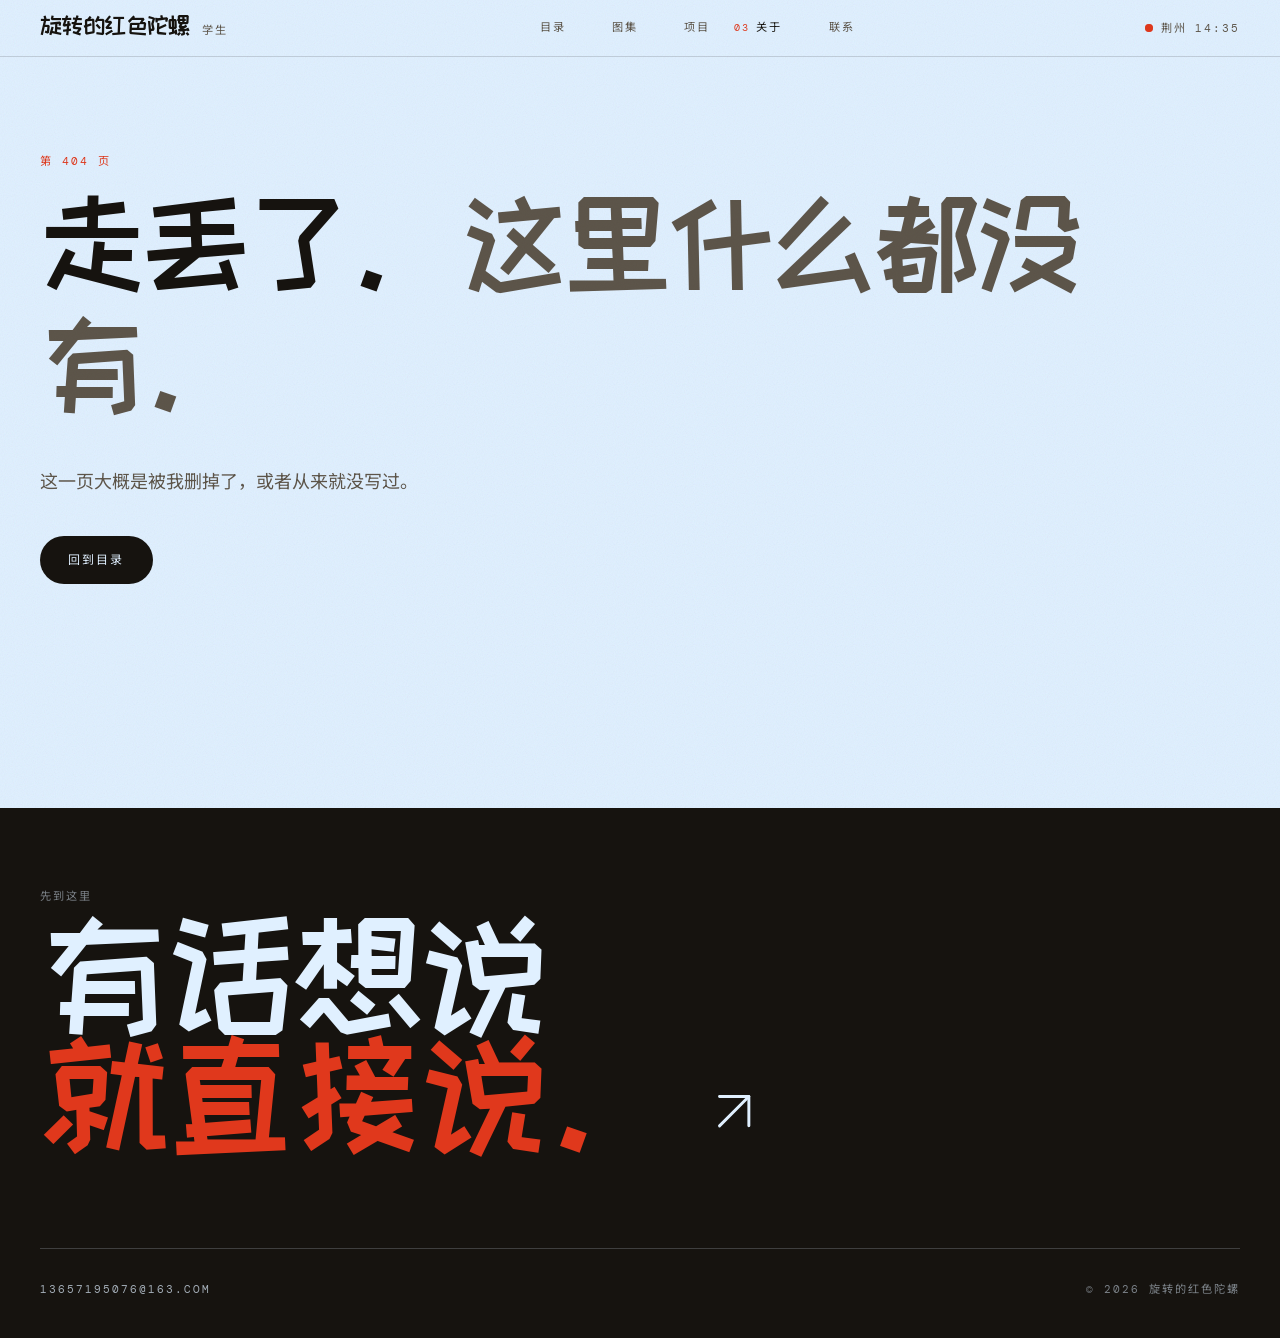
==== commit 9c0e912f: "图集加入六张猫的照片；立绘改为按住压扁、松手回弹" ====
--- a/about/index.html
+++ b/about/index.html
@@ -1,3 +1,3 @@
-<!DOCTYPE html><html lang="zh-CN"><head><meta charSet="utf-8"/><meta name="viewport" content="width=device-width, initial-scale=1"/><link rel="stylesheet" href="https://fonts.googleapis.com/css2?family=Baloo+2:wght@400..700&amp;family=Nunito:wght@400..700&amp;family=ZCOOL+KuaiLe&amp;family=Noto+Sans+SC:wght@400..700&amp;family=DM+Mono:wght@400;500&amp;display=swap" data-precedence="default"/><link rel="stylesheet" href="/assets/index-COQEdHbi.css" data-precedence="default"/><title>关于 | 旋转的红色陀螺</title><meta property="og:type" content="website"/><meta name="twitter:card" content="summary_large_image"/><meta name="theme-color" content="#e0f0ff"/><meta name="description" content="旋转的红色陀螺——常驻湖北荆州的一名学生。做过的事、经历与日常。"/><meta property="og:title" content="关于 | 旋转的红色陀螺"/><meta property="og:description" content="旋转的红色陀螺——常驻湖北荆州的一名学生。做过的事、经历与日常。"/><link rel="modulepreload" href="/assets/index-zor9x4yq.js" fetchPriority="low"/><link rel="modulepreload" href="/assets/about-CFkZj69b.js" fetchPriority="low"/><link rel="modulepreload" href="/assets/arrow-right-Ct270shb.js" fetchPriority="low"/><link rel="preconnect" href="https://fonts.googleapis.com"/><link rel="preconnect" href="https://fonts.gstatic.com" crossorigin="anonymous"/></head><body><a href="#main-content" class="sr-only focus:not-sr-only focus:fixed focus:top-3 focus:left-3 focus:z-[70] focus:bg-ink focus:text-paper focus:p-4">跳到正文</a><header class="sticky top-0 z-40 border-b border-ink/15 bg-paper/85 backdrop-blur-md"><div class="mx-auto flex max-w-[1500px] flex-wrap items-center justify-between gap-x-8 gap-y-3 px-5 py-4 md:px-10"><a class="group flex items-baseline gap-3" href="/"><span class="font-display text-2xl italic leading-none tracking-tight">旋转的红色陀螺</span><span class="label hidden text-ink-soft sm:inline">学生</span></a><nav aria-label="主导航" class="flex flex-wrap gap-x-6 gap-y-2"><a class="group label flex items-baseline gap-1.5 text-ink-soft transition-colors hover:text-ink data-[status=active]:text-ink" href="/"><span class="text-[0.6rem] text-safelight opacity-0 transition-opacity group-hover:opacity-100 group-data-[status=active]:opacity-100">00</span><span class="link-wipe pb-0.5">目录</span></a><a class="group label flex items-baseline gap-1.5 text-ink-soft transition-colors hover:text-ink data-[status=active]:text-ink" href="/gallery"><span class="text-[0.6rem] text-safelight opacity-0 transition-opacity group-hover:opacity-100 group-data-[status=active]:opacity-100">01</span><span class="link-wipe pb-0.5">图集</span></a><a class="group label flex items-baseline gap-1.5 text-ink-soft transition-colors hover:text-ink data-[status=active]:text-ink" href="/projects"><span class="text-[0.6rem] text-safelight opacity-0 transition-opacity group-hover:opacity-100 group-data-[status=active]:opacity-100">02</span><span class="link-wipe pb-0.5">项目</span></a><a class="group label flex items-baseline gap-1.5 text-ink-soft transition-colors hover:text-ink data-[status=active]:text-ink active" href="/about" data-status="active" aria-current="page"><span class="text-[0.6rem] text-safelight opacity-0 transition-opacity group-hover:opacity-100 group-data-[status=active]:opacity-100">03</span><span class="link-wipe pb-0.5">关于</span></a><a class="group label flex items-baseline gap-1.5 text-ink-soft transition-colors hover:text-ink data-[status=active]:text-ink" href="/contact"><span class="text-[0.6rem] text-safelight opacity-0 transition-opacity group-hover:opacity-100 group-data-[status=active]:opacity-100">04</span><span class="link-wipe pb-0.5">联系</span></a></nav><p class="label hidden items-center gap-2 text-ink-soft lg:flex"><span class="relative flex size-2"><span class="absolute inline-flex size-full animate-ping rounded-full bg-safelight opacity-60"></span><span class="relative inline-flex size-2 rounded-full bg-safelight"></span></span>荆州 </p></div></header><main id="main-content" tabindex="-1"><!--$--><div class="mx-auto max-w-[1500px] px-5 pt-14 md:px-10 lg:pt-20"><section class="max-w-4xl"><p class="label animate-rise text-ink-soft">03 — 关于</p><h1 class="mt-6 animate-rise font-display text-[clamp(3rem,6.4vw,6.2rem)] leading-[1.1] tracking-[-0.02em] [animation-delay:120ms]">你好，我是<!-- -->旋转的红色陀螺<!-- -->。在<!-- -->湖北荆州<!-- -->念书，<span class="italic text-safelight">日子过得挺普通。</span></h1><div class="mt-10 max-w-2xl animate-rise space-y-5 text-lg leading-relaxed text-ink-soft [animation-delay:240ms]"><p>我是一名在<!-- -->湖北荆州<!-- -->念书的学生。没有什么特别拿得出手的成就， 也不太想为了填满一页纸去编一个出来。</p><p>平时上课、看书、在城里走来走去，偶尔帮朋友做点排版和设计。 比起事情本身，我更喜欢把它做完那一刻的感觉。</p><p>这个站点就是个随手记的地方：做过什么、在想什么，都摆在这儿。<!-- -->这里什么都没有<!-- -->，暂时是真的。</p></div></section><section aria-labelledby="experience" class="mt-32 grid gap-10 lg:grid-cols-12"><h2 id="experience" class="font-display text-5xl tracking-tight lg:col-span-4 md:text-6xl">经历</h2><ol class="lg:col-span-8"><li class="grid gap-3 border-t border-ink/20 py-8 md:grid-cols-[9rem_1fr]"><p class="label pt-1.5 text-safelight">2023 — 至今</p><div><h3 class="font-display text-3xl leading-tight">社团 负责人<span class="italic text-ink-soft"> · <!-- -->（学校名称待补充）</span></h3><p class="label mt-2 text-ink-soft">荆州</p><p class="mt-3 max-w-2xl leading-relaxed text-ink-soft">负责社团日常活动的组织与记录，一学期办一次小型活动。</p><div class="prose mt-3 max-w-2xl prose-p:text-ink-soft"><p>一群人因为同一件闲事凑到一起，一学期只正经办一次活动，剩下的时间都在凑桌子和搬东西。那些没办成的计划，后来都变成了夜里聊天的素材。</p>
+<!DOCTYPE html><html lang="zh-CN"><head><meta charSet="utf-8"/><meta name="viewport" content="width=device-width, initial-scale=1"/><link rel="stylesheet" href="https://fonts.googleapis.com/css2?family=Baloo+2:wght@400..700&amp;family=Nunito:wght@400..700&amp;family=ZCOOL+KuaiLe&amp;family=Noto+Sans+SC:wght@400..700&amp;family=DM+Mono:wght@400;500&amp;display=swap" data-precedence="default"/><link rel="stylesheet" href="/assets/index-9uCBdOpY.css" data-precedence="default"/><title>关于 | 旋转的红色陀螺</title><meta property="og:type" content="website"/><meta name="twitter:card" content="summary_large_image"/><meta name="theme-color" content="#e0f0ff"/><meta name="description" content="旋转的红色陀螺——常驻湖北荆州的一名学生。做过的事、经历与日常。"/><meta property="og:title" content="关于 | 旋转的红色陀螺"/><meta property="og:description" content="旋转的红色陀螺——常驻湖北荆州的一名学生。做过的事、经历与日常。"/><link rel="modulepreload" href="/assets/index-CERuDtro.js" fetchPriority="low"/><link rel="modulepreload" href="/assets/about-IsKY8Tnf.js" fetchPriority="low"/><link rel="modulepreload" href="/assets/arrow-right-KNmx4bGA.js" fetchPriority="low"/><link rel="preconnect" href="https://fonts.googleapis.com"/><link rel="preconnect" href="https://fonts.gstatic.com" crossorigin="anonymous"/></head><body><a href="#main-content" class="sr-only focus:not-sr-only focus:fixed focus:top-3 focus:left-3 focus:z-[70] focus:bg-ink focus:text-paper focus:p-4">跳到正文</a><header class="sticky top-0 z-40 border-b border-ink/15 bg-paper/85 backdrop-blur-md"><div class="mx-auto flex max-w-[1500px] flex-wrap items-center justify-between gap-x-8 gap-y-3 px-5 py-4 md:px-10"><a class="group flex items-baseline gap-3" href="/"><span class="font-display text-2xl italic leading-none tracking-tight">旋转的红色陀螺</span><span class="label hidden text-ink-soft sm:inline">学生</span></a><nav aria-label="主导航" class="flex flex-wrap gap-x-6 gap-y-2"><a class="group label flex items-baseline gap-1.5 text-ink-soft transition-colors hover:text-ink data-[status=active]:text-ink" href="/"><span class="text-[0.6rem] text-safelight opacity-0 transition-opacity group-hover:opacity-100 group-data-[status=active]:opacity-100">00</span><span class="link-wipe pb-0.5">目录</span></a><a class="group label flex items-baseline gap-1.5 text-ink-soft transition-colors hover:text-ink data-[status=active]:text-ink" href="/gallery"><span class="text-[0.6rem] text-safelight opacity-0 transition-opacity group-hover:opacity-100 group-data-[status=active]:opacity-100">01</span><span class="link-wipe pb-0.5">图集</span></a><a class="group label flex items-baseline gap-1.5 text-ink-soft transition-colors hover:text-ink data-[status=active]:text-ink" href="/projects"><span class="text-[0.6rem] text-safelight opacity-0 transition-opacity group-hover:opacity-100 group-data-[status=active]:opacity-100">02</span><span class="link-wipe pb-0.5">项目</span></a><a class="group label flex items-baseline gap-1.5 text-ink-soft transition-colors hover:text-ink data-[status=active]:text-ink active" href="/about" data-status="active" aria-current="page"><span class="text-[0.6rem] text-safelight opacity-0 transition-opacity group-hover:opacity-100 group-data-[status=active]:opacity-100">03</span><span class="link-wipe pb-0.5">关于</span></a><a class="group label flex items-baseline gap-1.5 text-ink-soft transition-colors hover:text-ink data-[status=active]:text-ink" href="/contact"><span class="text-[0.6rem] text-safelight opacity-0 transition-opacity group-hover:opacity-100 group-data-[status=active]:opacity-100">04</span><span class="link-wipe pb-0.5">联系</span></a></nav><p class="label hidden items-center gap-2 text-ink-soft lg:flex"><span class="relative flex size-2"><span class="absolute inline-flex size-full animate-ping rounded-full bg-safelight opacity-60"></span><span class="relative inline-flex size-2 rounded-full bg-safelight"></span></span>荆州 </p></div></header><main id="main-content" tabindex="-1"><!--$--><div class="mx-auto max-w-[1500px] px-5 pt-14 md:px-10 lg:pt-20"><section class="max-w-4xl"><p class="label animate-rise text-ink-soft">03 — 关于</p><h1 class="mt-6 animate-rise font-display text-[clamp(3rem,6.4vw,6.2rem)] leading-[1.1] tracking-[-0.02em] [animation-delay:120ms]">你好，我是<!-- -->旋转的红色陀螺<!-- -->。在<!-- -->湖北荆州<!-- -->念书，<span class="italic text-safelight">日子过得挺普通。</span></h1><div class="mt-10 max-w-2xl animate-rise space-y-5 text-lg leading-relaxed text-ink-soft [animation-delay:240ms]"><p>我是一名在<!-- -->湖北荆州<!-- -->念书的学生。没有什么特别拿得出手的成就， 也不太想为了填满一页纸去编一个出来。</p><p>平时上课、看书、在城里走来走去，偶尔帮朋友做点排版和设计。 比起事情本身，我更喜欢把它做完那一刻的感觉。</p><p>这个站点就是个随手记的地方：做过什么、在想什么，都摆在这儿。<!-- -->这里什么都没有<!-- -->，暂时是真的。</p></div></section><section aria-labelledby="experience" class="mt-32 grid gap-10 lg:grid-cols-12"><h2 id="experience" class="font-display text-5xl tracking-tight lg:col-span-4 md:text-6xl">经历</h2><ol class="lg:col-span-8"><li class="grid gap-3 border-t border-ink/20 py-8 md:grid-cols-[9rem_1fr]"><p class="label pt-1.5 text-safelight">2023 — 至今</p><div><h3 class="font-display text-3xl leading-tight">社团 负责人<span class="italic text-ink-soft"> · <!-- -->（学校名称待补充）</span></h3><p class="label mt-2 text-ink-soft">荆州</p><p class="mt-3 max-w-2xl leading-relaxed text-ink-soft">负责社团日常活动的组织与记录，一学期办一次小型活动。</p><div class="prose mt-3 max-w-2xl prose-p:text-ink-soft"><p>一群人因为同一件闲事凑到一起，一学期只正经办一次活动，剩下的时间都在凑桌子和搬东西。那些没办成的计划，后来都变成了夜里聊天的素材。</p>
 </div></div></li><li class="grid gap-3 border-t border-ink/20 py-8 md:grid-cols-[9rem_1fr]"><p class="label pt-1.5 text-safelight">2025</p><div><h3 class="font-display text-3xl leading-tight">视觉设计 实习生<span class="italic text-ink-soft"> · <!-- -->（实习公司待补充）</span></h3><p class="label mt-2 text-ink-soft">荆州</p><p class="mt-3 max-w-2xl leading-relaxed text-ink-soft">暑期在一家本地设计工作室实习，参与品牌与活动物料的排版。</p></div></li><li class="grid gap-3 border-t border-ink/20 py-8 md:grid-cols-[9rem_1fr]"><p class="label pt-1.5 text-safelight">2024 — 2025</p><div><h3 class="font-display text-3xl leading-tight">校刊 美术编辑<span class="italic text-ink-soft"> · <!-- -->（学校名称待补充）</span></h3><p class="label mt-2 text-ink-soft">荆州</p><p class="mt-3 max-w-2xl leading-relaxed text-ink-soft">为学校刊物做图片编排与封面设计，也负责约稿插画。</p><div class="prose mt-3 max-w-2xl prose-p:text-ink-soft"><p>在校刊待了一年半，约了几十次稿，也学到一件事：最好的一版，往往是编辑以为已经定稿之后才出现的。</p>
-</div></div></li><li class="grid gap-3 border-t border-ink/20 py-8 md:grid-cols-[9rem_1fr]"><p class="label pt-1.5 text-safelight">2022 — 2026</p><div><h3 class="font-display text-3xl leading-tight">求学<span class="italic text-ink-soft"> · <!-- -->（大学名称待补充）</span></h3><p class="mt-3 max-w-2xl leading-relaxed text-ink-soft">（专业待补充）在读。课上得不算认真，课外的杂事倒是一直没停。</p></div></li></ol></section><section class="mt-28 grid gap-16 lg:grid-cols-12"><div class="lg:col-span-7"><h2 class="label text-ink-soft">做过的事</h2><ul class="mt-6 font-display text-[clamp(2rem,4vw,3.6rem)] leading-[1.08] tracking-tight"><li class="inline"><span class="transition-colors hover:text-safelight hover:italic">校园刊物</span><span aria-hidden="true" class="mx-3 text-safelight">/</span></li><li class="inline"><span class="transition-colors hover:text-safelight hover:italic">社团活动</span><span aria-hidden="true" class="mx-3 text-safelight">/</span></li><li class="inline"><span class="transition-colors hover:text-safelight hover:italic">暑期实习</span><span aria-hidden="true" class="mx-3 text-safelight">/</span></li><li class="inline"><span class="transition-colors hover:text-safelight hover:italic">城市漫步</span><span aria-hidden="true" class="mx-3 text-safelight">/</span></li><li class="inline"><span class="transition-colors hover:text-safelight hover:italic">帮朋友做点设计</span><span aria-hidden="true" class="mx-3 text-safelight">/</span></li><li class="inline"><span class="transition-colors hover:text-safelight hover:italic">随手写点东西</span></li></ul></div><div class="lg:col-span-4 lg:col-start-9"><h2 class="label text-ink-soft">现在</h2><p class="mt-6 leading-relaxed text-ink-soft">在念书，同时零零散散地做点小事。没想好以后要去哪， 但手上的事都还认真在做。</p><a class="contact-button mt-8" href="/contact">说两句 <svg xmlns="http://www.w3.org/2000/svg" width="14" height="14" viewBox="0 0 24 24" fill="none" stroke="currentColor" stroke-width="2" stroke-linecap="round" stroke-linejoin="round" class="lucide lucide-arrow-right" aria-hidden="true"><path d="M5 12h14"></path><path d="m12 5 7 7-7 7"></path></svg></a></div></section></div><script>(function(a,f){let l;try{l=JSON.parse(sessionStorage.getItem(a)||"{}")}catch{return}const n=l?.[f||history.state?.__TSR_key];let c=!1;for(const t in n){const e=n[t],o=e?.scrollX,s=e?.scrollY;if(Number.isFinite(o)&&Number.isFinite(s)){if(t==="window")scrollTo(o,s),c=!0;else if(t)try{const r=document.querySelector(t);r&&(r.scrollLeft=o,r.scrollTop=s)}catch{}}}if(c)return;const i=location.hash.slice(1);if(i){const t=history.state?.__hashScrollIntoViewOptions??!0;if(t){const e=document.getElementById(i);e&&e.scrollIntoView(t)}return}scrollTo(0,0)})("tsr-scroll-restoration-v1_3");document.currentScript.remove()</script><!--/$--></main><footer class="mt-32 bg-ink text-paper"><div class="mx-auto max-w-[1500px] px-5 pt-20 pb-10 md:px-10"><p class="label text-paper/50">先到这里</p><a class="group mt-6 block font-display text-[clamp(3.5rem,11vw,10rem)] leading-[0.85] tracking-tight" href="/contact">有话想说<br/><span class="italic text-safelight transition-colors group-hover:text-paper">就直接说。</span><svg xmlns="http://www.w3.org/2000/svg" width="24" height="24" viewBox="0 0 24 24" fill="none" stroke="currentColor" stroke-width="1" stroke-linecap="round" stroke-linejoin="round" class="lucide lucide-arrow-up-right ml-4 inline size-[0.5em] align-baseline transition-transform duration-500 group-hover:translate-x-2 group-hover:-translate-y-2" aria-hidden="true"><path d="M7 7h10v10"></path><path d="M7 17 17 7"></path></svg></a><div class="mt-20 flex flex-wrap items-baseline justify-between gap-6 border-t border-paper/20 pt-8"><a href="mailto:13657195076@163.com" class="label link-wipe text-paper/70 hover:text-paper">13657195076@163.com</a><p class="label text-paper/50">© <!-- -->2026<!-- --> <!-- -->旋转的红色陀螺</p></div></div></footer><script data-tsr-stream-part="">(self.$R=self.$R||{})["tsr"]=[];self.$_TSR={h(){this.hydrated=!0,this.c()},e(){this.streamEnded=!0,this.c()},c(){this.hydrated&&this.streamEnded&&(delete self.$_TSR,delete self.$R.tsr)},p(e){this.initialized?e():this.buffer.push(e)},buffer:[]};$_TSR.router=($R=>$R[0]={manifest:$R[1]={routes:$R[2]={__root__:$R[3]={preloads:$R[4]=["/assets/index-zor9x4yq.js"],scripts:$R[5]=[$R[6]={attrs:$R[7]={type:"module",async:!0,src:"/assets/index-zor9x4yq.js"}}],css:$R[8]=["/assets/index-COQEdHbi.css"]},"/about":$R[9]={preloads:$R[10]=["/assets/about-CFkZj69b.js","/assets/arrow-right-Ct270shb.js"]}}},matches:$R[11]=[$R[12]={i:"__root__#",u:1793797219754,s:"success",ssr:!0},$R[13]={i:"#about#about",u:1793797219754,s:"success",ssr:!0}]})($R["tsr"]);$_TSR.e();{let s=document.currentScript,p;while((p=s.previousElementSibling)&&p.hasAttribute('data-tsr-stream-part'))p.remove();s.remove()}</script><script type="module" async="" src="/assets/index-zor9x4yq.js"></script><script>document.currentScript.remove();/*$tsr-stream-boundary*/</script></body></html>+</div></div></li><li class="grid gap-3 border-t border-ink/20 py-8 md:grid-cols-[9rem_1fr]"><p class="label pt-1.5 text-safelight">2022 — 2026</p><div><h3 class="font-display text-3xl leading-tight">求学<span class="italic text-ink-soft"> · <!-- -->（大学名称待补充）</span></h3><p class="mt-3 max-w-2xl leading-relaxed text-ink-soft">（专业待补充）在读。课上得不算认真，课外的杂事倒是一直没停。</p></div></li></ol></section><section class="mt-28 grid gap-16 lg:grid-cols-12"><div class="lg:col-span-7"><h2 class="label text-ink-soft">做过的事</h2><ul class="mt-6 font-display text-[clamp(2rem,4vw,3.6rem)] leading-[1.08] tracking-tight"><li class="inline"><span class="transition-colors hover:text-safelight hover:italic">校园刊物</span><span aria-hidden="true" class="mx-3 text-safelight">/</span></li><li class="inline"><span class="transition-colors hover:text-safelight hover:italic">社团活动</span><span aria-hidden="true" class="mx-3 text-safelight">/</span></li><li class="inline"><span class="transition-colors hover:text-safelight hover:italic">暑期实习</span><span aria-hidden="true" class="mx-3 text-safelight">/</span></li><li class="inline"><span class="transition-colors hover:text-safelight hover:italic">城市漫步</span><span aria-hidden="true" class="mx-3 text-safelight">/</span></li><li class="inline"><span class="transition-colors hover:text-safelight hover:italic">帮朋友做点设计</span><span aria-hidden="true" class="mx-3 text-safelight">/</span></li><li class="inline"><span class="transition-colors hover:text-safelight hover:italic">随手写点东西</span></li></ul></div><div class="lg:col-span-4 lg:col-start-9"><h2 class="label text-ink-soft">现在</h2><p class="mt-6 leading-relaxed text-ink-soft">在念书，同时零零散散地做点小事。没想好以后要去哪， 但手上的事都还认真在做。</p><a class="contact-button mt-8" href="/contact">说两句 <svg xmlns="http://www.w3.org/2000/svg" width="14" height="14" viewBox="0 0 24 24" fill="none" stroke="currentColor" stroke-width="2" stroke-linecap="round" stroke-linejoin="round" class="lucide lucide-arrow-right" aria-hidden="true"><path d="M5 12h14"></path><path d="m12 5 7 7-7 7"></path></svg></a></div></section></div><script>(function(a,f){let l;try{l=JSON.parse(sessionStorage.getItem(a)||"{}")}catch{return}const n=l?.[f||history.state?.__TSR_key];let c=!1;for(const t in n){const e=n[t],o=e?.scrollX,s=e?.scrollY;if(Number.isFinite(o)&&Number.isFinite(s)){if(t==="window")scrollTo(o,s),c=!0;else if(t)try{const r=document.querySelector(t);r&&(r.scrollLeft=o,r.scrollTop=s)}catch{}}}if(c)return;const i=location.hash.slice(1);if(i){const t=history.state?.__hashScrollIntoViewOptions??!0;if(t){const e=document.getElementById(i);e&&e.scrollIntoView(t)}return}scrollTo(0,0)})("tsr-scroll-restoration-v1_3");document.currentScript.remove()</script><!--/$--></main><footer class="relative z-10 mt-32 bg-ink text-paper"><div class="mx-auto max-w-[1500px] px-5 pt-20 pb-10 md:px-10"><p class="label text-paper/50">先到这里</p><a class="group mt-6 block font-display text-[clamp(3.5rem,11vw,10rem)] leading-[0.85] tracking-tight" href="/contact">有话想说<br/><span class="italic text-safelight transition-colors group-hover:text-paper">就直接说。</span><svg xmlns="http://www.w3.org/2000/svg" width="24" height="24" viewBox="0 0 24 24" fill="none" stroke="currentColor" stroke-width="1" stroke-linecap="round" stroke-linejoin="round" class="lucide lucide-arrow-up-right ml-4 inline size-[0.5em] align-baseline transition-transform duration-500 group-hover:translate-x-2 group-hover:-translate-y-2" aria-hidden="true"><path d="M7 7h10v10"></path><path d="M7 17 17 7"></path></svg></a><div class="mt-20 flex flex-wrap items-baseline justify-between gap-6 border-t border-paper/20 pt-8"><a href="mailto:13657195076@163.com" class="label link-wipe text-paper/70 hover:text-paper">13657195076@163.com</a><p class="label text-paper/50">© <!-- -->2026<!-- --> <!-- -->旋转的红色陀螺</p></div></div></footer><script data-tsr-stream-part="">(self.$R=self.$R||{})["tsr"]=[];self.$_TSR={h(){this.hydrated=!0,this.c()},e(){this.streamEnded=!0,this.c()},c(){this.hydrated&&this.streamEnded&&(delete self.$_TSR,delete self.$R.tsr)},p(e){this.initialized?e():this.buffer.push(e)},buffer:[]};$_TSR.router=($R=>$R[0]={manifest:$R[1]={routes:$R[2]={__root__:$R[3]={preloads:$R[4]=["/assets/index-CERuDtro.js"],scripts:$R[5]=[$R[6]={attrs:$R[7]={type:"module",async:!0,src:"/assets/index-CERuDtro.js"}}],css:$R[8]=["/assets/index-9uCBdOpY.css"]},"/about":$R[9]={preloads:$R[10]=["/assets/about-IsKY8Tnf.js","/assets/arrow-right-KNmx4bGA.js"]}}},matches:$R[11]=[$R[12]={i:"__root__#",u:1793874198071,s:"success",ssr:!0},$R[13]={i:"#about#about",u:1793874198071,s:"success",ssr:!0}]})($R["tsr"]);$_TSR.e();{let s=document.currentScript,p;while((p=s.previousElementSibling)&&p.hasAttribute('data-tsr-stream-part'))p.remove();s.remove()}</script><script type="module" async="" src="/assets/index-CERuDtro.js"></script><script>document.currentScript.remove();/*$tsr-stream-boundary*/</script></body></html>
